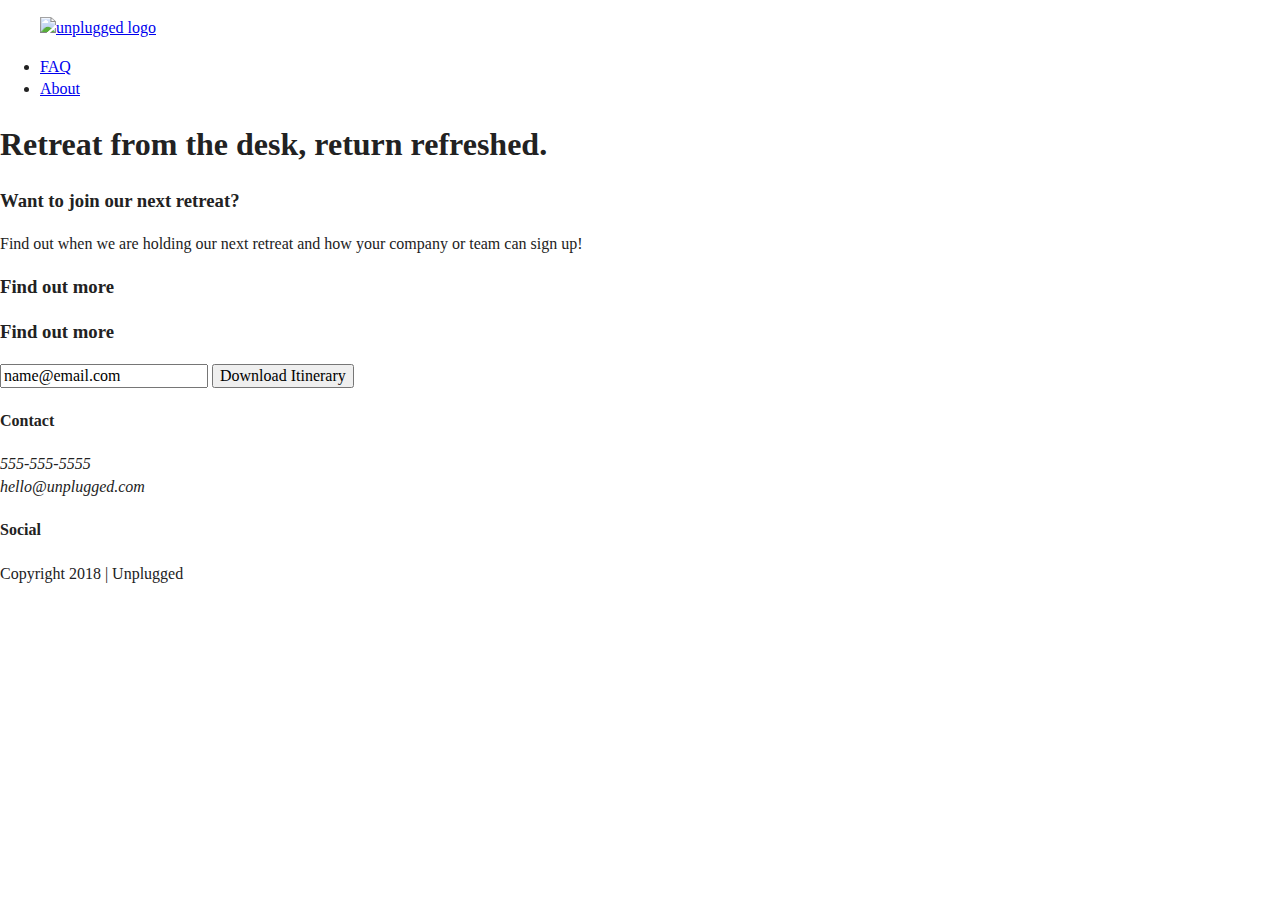
==== index.html @ c8be15eb "Added Header/Footer" ====
<!doctype html>
<html class="no-js" lang="">

<head>
  <meta charset="utf-8">
  <title></title>
  <meta name="description" content="">
  <meta name="viewport" content="width=device-width, initial-scale=1">

  <meta property="og:title" content="">
  <meta property="og:type" content="">
  <meta property="og:url" content="">
  <meta property="og:image" content="">

  <link rel="manifest" href="site.webmanifest">
  <link rel="apple-touch-icon" href="icon.png">
  <!-- Place favicon.ico in the root directory -->

  <link rel="stylesheet" href="css/normalize.css">
  <link rel="stylesheet" href="css/main.css">

  <meta name="theme-color" content="#fafafa">
</head>
<header>
  <div class="content-wrapper">
    <figure>
      <a href="#"><img src="img/unpluggedlogo.png" alt="unplugged logo"></a>
    </figure>
    <div class="header-divider"></div>
    <nav>
      <ul>
        <li><a href ="faq/index.html" target="_blank">FAQ</a></li>
        <li><a href="about/index.html" target="_blank">About</a></li>
      </ul>
    </nav>
  </div>
</header>

<main>
  <section class="hero-area">
    <div class="content-wrapper">
      <h1>Retreat from the desk, return refreshed.</h1>
    </div>
  </section>
  <aside>
    <div class="content-wrapper">
      <div class="form-description">
        <h3>Want to join our next retreat?</h3>
        <p>Find out when we are holding our next retreat and how your company or team can sign up!</p>
      </div>
      <div class="form">
        <h3>Find out more</h3>
      </div>
       <div class="form">
          <h3>Find out more</h3>
          <input type="text" name="name" value="name@email.com">
          <input type="button" value="Download Itinerary">
        </div>
    </div>
  </aside>
</main>

<body>

  <!-- Add your site or application content here -->
  <script src="js/vendor/modernizr-3.11.2.min.js"></script>
  <script src="js/plugins.js"></script>
  <script src="js/main.js"></script>

  <!-- Google Analytics: change UA-XXXXX-Y to be your site's ID. -->
  <script>
    window.ga = function () { ga.q.push(arguments) }; ga.q = []; ga.l = +new Date;
    ga('create', 'UA-XXXXX-Y', 'auto'); ga('set', 'anonymizeIp', true); ga('set', 'transport', 'beacon'); ga('send', 'pageview')
  </script>
  <script src="https://www.google-analytics.com/analytics.js" async></script>
</body>
<footer><div class="content-wrapper">
  <div class="footer-content">
    <div class="contact">
      <h4>Contact</h4>
      <address>
        <p>
          555-555-5555<br>
          hello@unplugged.com
        </p>
      </address>
    </div>
    <div class="social">
      <h4>Social</h4>
      <div class="social-icons">
        <p>
          <a href="https://www.facebook.com/Skillcrush/" target="_blank"></a>
        </p>
        <p>
          <a href="https://twitter.com/Skillcrush" target="_blank"></a>
        </p>
        <p>
          <a href="https://www.instagram.com/skillcrush/" target="_blank"></a>
        </p>
      </div>
    </div>
  </div>
  <!-- footer content ends -->
</div>
<!--footer content-wrapper ends-->
<div class="copyright">
  <p>Copyright 2018 | Unplugged</p>
</div>

</footer>

</html>
---- css/main.css ----
/*! HTML5 Boilerplate v8.0.0 | MIT License | https://html5boilerplate.com/ */

/* main.css 2.1.0 | MIT License | https://github.com/h5bp/main.css#readme */
/*
 * What follows is the result of much research on cross-browser styling.
 * Credit left inline and big thanks to Nicolas Gallagher, Jonathan Neal,
 * Kroc Camen, and the H5BP dev community and team.
 */

/* ==========================================================================
   Base styles: opinionated defaults
   ========================================================================== */

html {
  color: #222;
  font-size: 1em;
  line-height: 1.4;
}

/*
 * Remove text-shadow in selection highlight:
 * https://twitter.com/miketaylr/status/12228805301
 *
 * Vendor-prefixed and regular ::selection selectors cannot be combined:
 * https://stackoverflow.com/a/16982510/7133471
 *
 * Customize the background color to match your design.
 */

::-moz-selection {
  background: #b3d4fc;
  text-shadow: none;
}

::selection {
  background: #b3d4fc;
  text-shadow: none;
}

/*
 * A better looking default horizontal rule
 */

hr {
  display: block;
  height: 1px;
  border: 0;
  border-top: 1px solid #ccc;
  margin: 1em 0;
  padding: 0;
}

/*
 * Remove the gap between audio, canvas, iframes,
 * images, videos and the bottom of their containers:
 * https://github.com/h5bp/html5-boilerplate/issues/440
 */

audio,
canvas,
iframe,
img,
svg,
video {
  vertical-align: middle;
}

/*
 * Remove default fieldset styles.
 */

fieldset {
  border: 0;
  margin: 0;
  padding: 0;
}

/*
 * Allow only vertical resizing of textareas.
 */

textarea {
  resize: vertical;
}

/* ==========================================================================
   Author's custom styles
   ========================================================================== */

/* ==========================================================================
   Helper classes
   ========================================================================== */

/*
 * Hide visually and from screen readers
 */

.hidden,
[hidden] {
  display: none !important;
}

/*
 * Hide only visually, but have it available for screen readers:
 * https://snook.ca/archives/html_and_css/hiding-content-for-accessibility
 *
 * 1. For long content, line feeds are not interpreted as spaces and small width
 *    causes content to wrap 1 word per line:
 *    https://medium.com/@jessebeach/beware-smushed-off-screen-accessible-text-5952a4c2cbfe
 */

.sr-only {
  border: 0;
  clip: rect(0, 0, 0, 0);
  height: 1px;
  margin: -1px;
  overflow: hidden;
  padding: 0;
  position: absolute;
  white-space: nowrap;
  width: 1px;
  /* 1 */
}

/*
 * Extends the .sr-only class to allow the element
 * to be focusable when navigated to via the keyboard:
 * https://www.drupal.org/node/897638
 */

.sr-only.focusable:active,
.sr-only.focusable:focus {
  clip: auto;
  height: auto;
  margin: 0;
  overflow: visible;
  position: static;
  white-space: inherit;
  width: auto;
}

/*
 * Hide visually and from screen readers, but maintain layout
 */

.invisible {
  visibility: hidden;
}

/*
 * Clearfix: contain floats
 *
 * For modern browsers
 * 1. The space content is one way to avoid an Opera bug when the
 *    `contenteditable` attribute is included anywhere else in the document.
 *    Otherwise it causes space to appear at the top and bottom of elements
 *    that receive the `clearfix` class.
 * 2. The use of `table` rather than `block` is only necessary if using
 *    `:before` to contain the top-margins of child elements.
 */

.clearfix::before,
.clearfix::after {
  content: " ";
  display: table;
}

.clearfix::after {
  clear: both;
}

/* ==========================================================================
   EXAMPLE Media Queries for Responsive Design.
   These examples override the primary ('mobile first') styles.
   Modify as content requires.
   ========================================================================== */

@media only screen and (min-width: 35em) {
  /* Style adjustments for viewports that meet the condition */
}

@media print,
  (-webkit-min-device-pixel-ratio: 1.25),
  (min-resolution: 1.25dppx),
  (min-resolution: 120dpi) {
  /* Style adjustments for high resolution devices */
}

/* ==========================================================================
   Print styles.
   Inlined to avoid the additional HTTP request:
   https://www.phpied.com/delay-loading-your-print-css/
   ========================================================================== */

@media print {
  *,
  *::before,
  *::after {
    background: #fff !important;
    color: #000 !important;
    /* Black prints faster */
    box-shadow: none !important;
    text-shadow: none !important;
  }

  a,
  a:visited {
    text-decoration: underline;
  }

  a[href]::after {
    content: " (" attr(href) ")";
  }

  abbr[title]::after {
    content: " (" attr(title) ")";
  }

  /*
   * Don't show links that are fragment identifiers,
   * or use the `javascript:` pseudo protocol
   */
  a[href^="#"]::after,
  a[href^="javascript:"]::after {
    content: "";
  }

  pre {
    white-space: pre-wrap !important;
  }

  pre,
  blockquote {
    border: 1px solid #999;
    page-break-inside: avoid;
  }

  /*
   * Printing Tables:
   * https://web.archive.org/web/20180815150934/http://css-discuss.incutio.com/wiki/Printing_Tables
   */
  thead {
    display: table-header-group;
  }

  tr,
  img {
    page-break-inside: avoid;
  }

  p,
  h2,
  h3 {
    orphans: 3;
    widows: 3;
  }

  h2,
  h3 {
    page-break-after: avoid;
  }
}
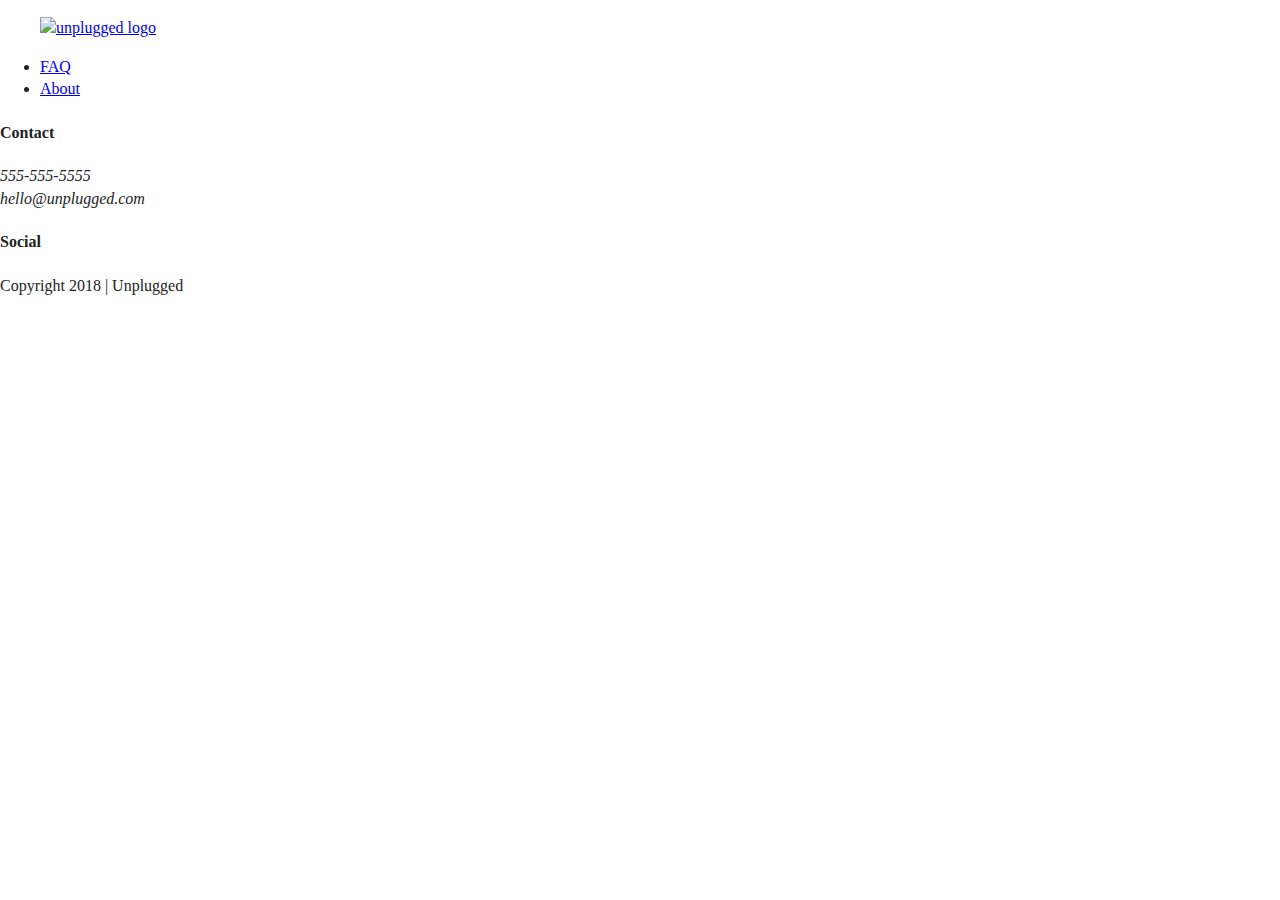
==== commit 3acc1b94: "Added Header/Footer" ====
--- a/index.html
+++ b/index.html
@@ -12,12 +12,12 @@
   <meta property="og:url" content="">
   <meta property="og:image" content="">
 
-  <link rel="manifest" href="site.webmanifest">
-  <link rel="apple-touch-icon" href="icon.png">
+  <link rel="manifest" href="../site.webmanifest">
+  <link rel="apple-touch-icon" href="../icon.png">
   <!-- Place favicon.ico in the root directory -->
 
-  <link rel="stylesheet" href="css/normalize.css">
-  <link rel="stylesheet" href="css/main.css">
+  <link rel="stylesheet" href="../css/normalize.css">
+  <link rel="stylesheet" href="../css/main.css">
 
   <meta name="theme-color" content="#fafafa">
 </head>
@@ -35,37 +35,46 @@
     </nav>
   </div>
 </header>
-
-<main>
-  <section class="hero-area">
-    <div class="content-wrapper">
-      <h1>Retreat from the desk, return refreshed.</h1>
+<body>
+  <footer><div class="content-wrapper">
+    <div class="footer-content">
+      <div class="contact">
+        <h4>Contact</h4>
+        <address>
+          <p>
+            555-555-5555<br>
+            hello@unplugged.com
+          </p>
+        </address>
+      </div>
+      <div class="social">
+        <h4>Social</h4>
+        <div class="social-icons">
+          <p>
+            <a href="https://www.facebook.com/Skillcrush/" target="_blank"></a>
+          </p>
+          <p>
+            <a href="https://twitter.com/Skillcrush" target="_blank"></a>
+          </p>
+          <p>
+            <a href="https://www.instagram.com/skillcrush/" target="_blank"></a>
+          </p>
+        </div>
+      </div>
     </div>
-  </section>
-  <aside>
-    <div class="content-wrapper">
-      <div class="form-description">
-        <h3>Want to join our next retreat?</h3>
-        <p>Find out when we are holding our next retreat and how your company or team can sign up!</p>
-      </div>
-      <div class="form">
-        <h3>Find out more</h3>
-      </div>
-       <div class="form">
-          <h3>Find out more</h3>
-          <input type="text" name="name" value="name@email.com">
-          <input type="button" value="Download Itinerary">
-        </div>
-    </div>
-  </aside>
-</main>
-
-<body>
-
+    <!-- footer content ends -->
+  </div>
+  <!--footer content-wrapper ends-->
+  <div class="copyright">
+    <p>Copyright 2018 | Unplugged</p>
+  </div>
+  
+  </footer>
   <!-- Add your site or application content here -->
-  <script src="js/vendor/modernizr-3.11.2.min.js"></script>
-  <script src="js/plugins.js"></script>
-  <script src="js/main.js"></script>
+  
+  <script src="../js/vendor/modernizr-3.11.2.min.js"></script>
+  <script src="../js/plugins.js"></script>
+  <script src="../js/main.js"></script>
 
   <!-- Google Analytics: change UA-XXXXX-Y to be your site's ID. -->
   <script>
@@ -74,39 +83,5 @@
   </script>
   <script src="https://www.google-analytics.com/analytics.js" async></script>
 </body>
-<footer><div class="content-wrapper">
-  <div class="footer-content">
-    <div class="contact">
-      <h4>Contact</h4>
-      <address>
-        <p>
-          555-555-5555<br>
-          hello@unplugged.com
-        </p>
-      </address>
-    </div>
-    <div class="social">
-      <h4>Social</h4>
-      <div class="social-icons">
-        <p>
-          <a href="https://www.facebook.com/Skillcrush/" target="_blank"></a>
-        </p>
-        <p>
-          <a href="https://twitter.com/Skillcrush" target="_blank"></a>
-        </p>
-        <p>
-          <a href="https://www.instagram.com/skillcrush/" target="_blank"></a>
-        </p>
-      </div>
-    </div>
-  </div>
-  <!-- footer content ends -->
-</div>
-<!--footer content-wrapper ends-->
-<div class="copyright">
-  <p>Copyright 2018 | Unplugged</p>
-</div>
-
-</footer>
 
 </html>
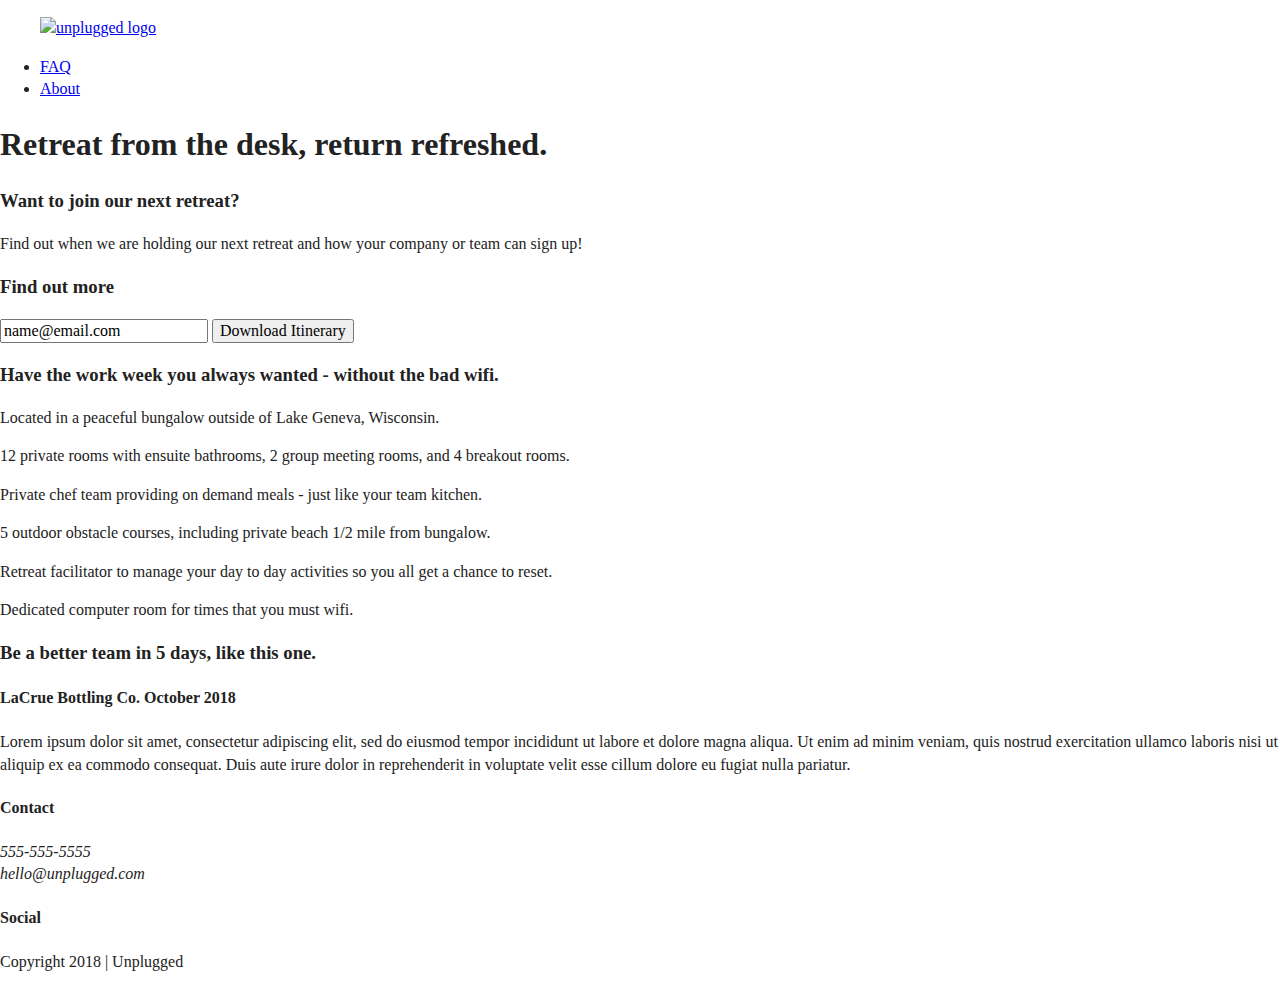
==== commit 37d1ad6c: "Added content" ====
--- a/index.html
+++ b/index.html
@@ -3,7 +3,7 @@
 
 <head>
   <meta charset="utf-8">
-  <title></title>
+  <title>Unplugged Retreat</title>
   <meta name="description" content="">
   <meta name="viewport" content="width=device-width, initial-scale=1">
 
@@ -12,12 +12,12 @@
   <meta property="og:url" content="">
   <meta property="og:image" content="">
 
-  <link rel="manifest" href="../site.webmanifest">
-  <link rel="apple-touch-icon" href="../icon.png">
+  <link rel="manifest" href="site.webmanifest">
+  <link rel="apple-touch-icon" href="icon.png">
   <!-- Place favicon.ico in the root directory -->
 
-  <link rel="stylesheet" href="../css/normalize.css">
-  <link rel="stylesheet" href="../css/main.css">
+  <link rel="stylesheet" href="css/normalize.css">
+  <link rel="stylesheet" href="css/main.css">
 
   <meta name="theme-color" content="#fafafa">
 </head>
@@ -29,52 +29,81 @@
     <div class="header-divider"></div>
     <nav>
       <ul>
-        <li><a href ="faq/index.html" target="_blank">FAQ</a></li>
-        <li><a href="about/index.html" target="_blank">About</a></li>
+        <li><a href ="faq/index.html" target="_blank" rel="noopener">FAQ</a></li>
+        <li><a href="about/index.html" target="_blank" rel="noopener">About</a></li>
       </ul>
     </nav>
   </div>
 </header>
+
+<main>
+  <section class="hero-area">
+    <div class="content-wrapper">
+      <h1>Retreat from the desk, return refreshed.</h1>
+    </div>
+  </section>
+  <aside>
+    <div class="content-wrapper">
+      <div class="form-description">
+        <h3>Want to join our next retreat?</h3>
+        <p>Find out when we are holding our next retreat and how your company or team can sign up!</p>
+      </div>
+       <div class="form">
+          <h3>Find out more</h3>
+          <input type="text" name="name" value="name@email.com">
+          <input type="button" value="Download Itinerary">
+        </div>
+    </div>
+  </aside>
+    <section class="features">
+      <div class="content-wrapper">
+        <!--Add your features content here-->
+        <h3>Have the work week you always wanted - without the bad wifi.</h3>
+          <article>
+            <p class="fontawesome-icon"></p>
+            <p class="features-item-description">Located in a peaceful bungalow outside of Lake Geneva, Wisconsin.</p>
+          </article>
+            <article>
+            <p class="fontawesome-icon"></p>
+            <p class="features-item-description">12 private rooms with ensuite bathrooms, 2 group meeting rooms, and 4 breakout rooms.</p>
+            </article>
+             <article>
+              <p class="fontawesome-icon"></p>
+              <p class="features-item-description">Private chef team providing on demand meals - just like your team kitchen.</p>
+            </article>
+              <article>
+                <p class="fontawesome-icon"></p>
+                <p class="features-item-description">5 outdoor obstacle courses, including private beach 1/2 mile from bungalow.</p>
+              </article>
+                <article>
+                  <p class="fontawesome-icon"></p>
+                  <p class="features-item-description">Retreat facilitator to manage your day to day activities so you all get a chance to reset.</p>
+                </article>
+                  <article>
+                    <p class="fontawesome-icon"></p>
+                    <p class="features-item-description">Dedicated computer room for times that you must wifi.</p>
+                  </article>
+      </div>
+      <section class="reviews">
+        <div class="content-wrapper">
+          <h3>Be a better team in 5 days, like this one.</h3>
+          <article>
+            <div>
+              <h4>LaCrue Bottling Co. October 2018</h4>
+              <p>Lorem ipsum dolor sit amet, consectetur adipiscing elit, sed do eiusmod tempor incididunt ut labore et dolore magna aliqua. Ut enim ad minim veniam, quis nostrud exercitation ullamco laboris nisi ut aliquip ex ea commodo consequat. Duis aute irure dolor in reprehenderit in voluptate velit esse cillum dolore eu fugiat nulla pariatur.</p>
+            </div>
+              </article>
+        </div>
+      </section>
+    </section>
+</main>
+
 <body>
-  <footer><div class="content-wrapper">
-    <div class="footer-content">
-      <div class="contact">
-        <h4>Contact</h4>
-        <address>
-          <p>
-            555-555-5555<br>
-            hello@unplugged.com
-          </p>
-        </address>
-      </div>
-      <div class="social">
-        <h4>Social</h4>
-        <div class="social-icons">
-          <p>
-            <a href="https://www.facebook.com/Skillcrush/" target="_blank"></a>
-          </p>
-          <p>
-            <a href="https://twitter.com/Skillcrush" target="_blank"></a>
-          </p>
-          <p>
-            <a href="https://www.instagram.com/skillcrush/" target="_blank"></a>
-          </p>
-        </div>
-      </div>
-    </div>
-    <!-- footer content ends -->
-  </div>
-  <!--footer content-wrapper ends-->
-  <div class="copyright">
-    <p>Copyright 2018 | Unplugged</p>
-  </div>
-  
-  </footer>
+
   <!-- Add your site or application content here -->
-  
-  <script src="../js/vendor/modernizr-3.11.2.min.js"></script>
-  <script src="../js/plugins.js"></script>
-  <script src="../js/main.js"></script>
+  <script src="js/vendor/modernizr-3.11.2.min.js"></script>
+  <script src="js/plugins.js"></script>
+  <script src="js/main.js"></script>
 
   <!-- Google Analytics: change UA-XXXXX-Y to be your site's ID. -->
   <script>
@@ -83,5 +112,39 @@
   </script>
   <script src="https://www.google-analytics.com/analytics.js" async></script>
 </body>
+<footer><div class="content-wrapper">
+  <div class="footer-content">
+    <div class="contact">
+      <h4>Contact</h4>
+      <address>
+        <p>
+          555-555-5555<br>
+          hello@unplugged.com
+        </p>
+      </address>
+    </div>
+    <div class="social">
+      <h4>Social</h4>
+      <div class="social-icons">
+        <p>
+          <a href="https://www.facebook.com/Skillcrush/" target="_blank"></a>
+        </p>
+        <p>
+          <a href="https://twitter.com/Skillcrush" target="_blank"></a>
+        </p>
+        <p>
+          <a href="https://www.instagram.com/skillcrush/" target="_blank"></a>
+        </p>
+      </div>
+    </div>
+  </div>
+  <!-- footer content ends -->
+</div>
+<!--footer content-wrapper ends-->
+<div class="copyright">
+  <p>Copyright 2018 | Unplugged</p>
+</div>
+
+</footer>
 
 </html>
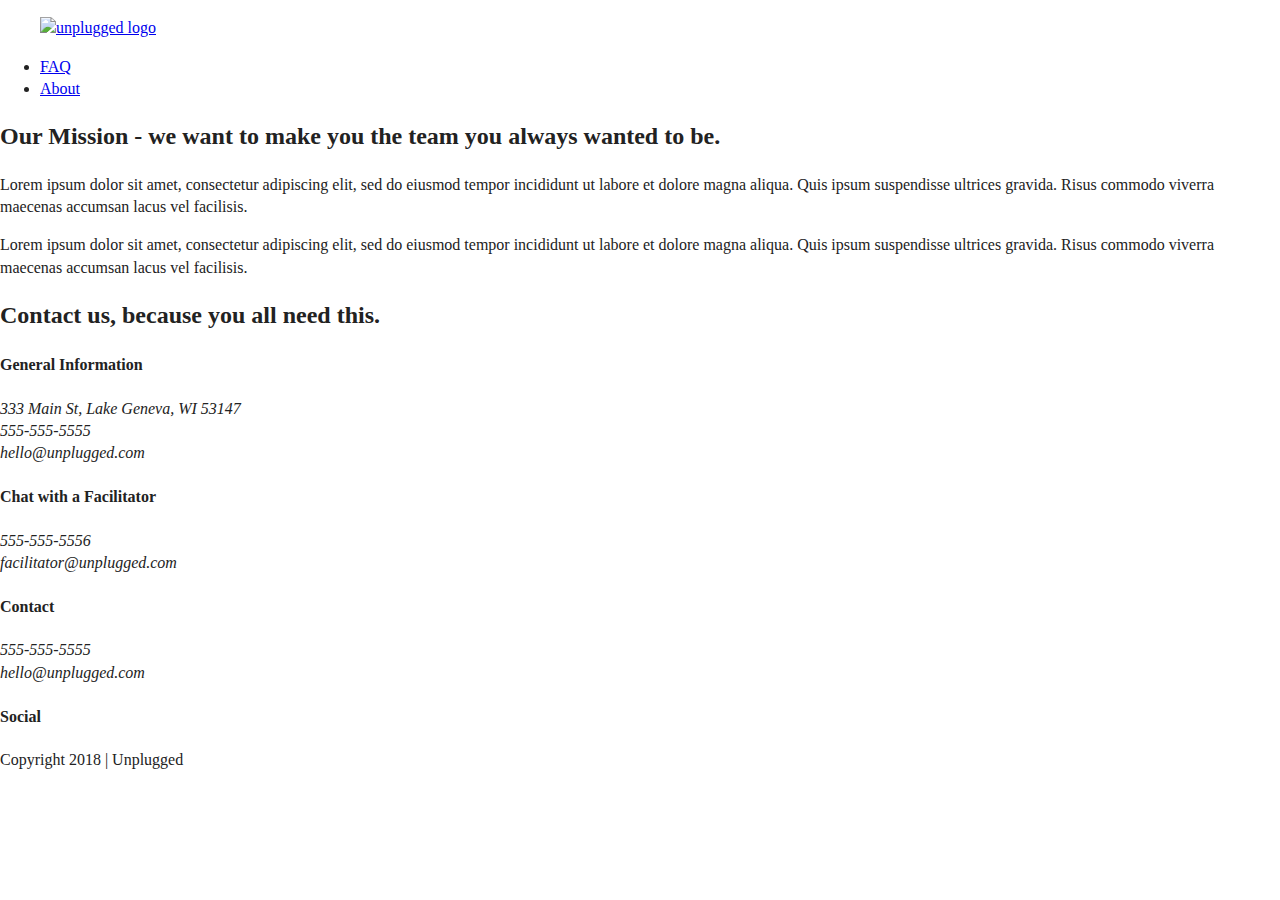
==== commit e2ea164a: "About page content" ====
--- a/index.html
+++ b/index.html
@@ -3,7 +3,7 @@
 
 <head>
   <meta charset="utf-8">
-  <title>Unplugged Retreat</title>
+  <title></title>
   <meta name="description" content="">
   <meta name="viewport" content="width=device-width, initial-scale=1">
 
@@ -12,12 +12,12 @@
   <meta property="og:url" content="">
   <meta property="og:image" content="">
 
-  <link rel="manifest" href="site.webmanifest">
-  <link rel="apple-touch-icon" href="icon.png">
+  <link rel="manifest" href="../site.webmanifest">
+  <link rel="apple-touch-icon" href="../icon.png">
   <!-- Place favicon.ico in the root directory -->
 
-  <link rel="stylesheet" href="css/normalize.css">
-  <link rel="stylesheet" href="css/main.css">
+  <link rel="stylesheet" href="../css/normalize.css">
+  <link rel="stylesheet" href="../css/main.css">
 
   <meta name="theme-color" content="#fafafa">
 </head>
@@ -29,81 +29,59 @@
     <div class="header-divider"></div>
     <nav>
       <ul>
-        <li><a href ="faq/index.html" target="_blank" rel="noopener">FAQ</a></li>
-        <li><a href="about/index.html" target="_blank" rel="noopener">About</a></li>
+        <li><a href ="../faq/index.html">FAQ</a></li>
+        <li><a href="index.html">About</a></li>
       </ul>
     </nav>
   </div>
 </header>
 
-<main>
-  <section class="hero-area">
+<main>  
+  <section class="misson">
     <div class="content-wrapper">
-      <h1>Retreat from the desk, return refreshed.</h1>
+      <h2>Our Mission - we want to make you the team you always wanted to be.</h2>
+      <div class="mission-content">
+        <p>Lorem ipsum dolor sit amet, consectetur adipiscing elit, sed do eiusmod tempor incididunt ut labore et dolore magna aliqua. Quis ipsum suspendisse ultrices gravida. Risus commodo viverra maecenas accumsan lacus vel facilisis.</p>
+      <p>Lorem ipsum dolor sit amet, consectetur adipiscing elit, sed do eiusmod tempor incididunt ut labore et dolore magna aliqua. Quis ipsum suspendisse ultrices gravida. Risus commodo viverra maecenas accumsan lacus vel facilisis.  
+      </p>
+    </div>
+    </div>
+    
+    <section class="map"></section>
+    <figure>
+    </figure>
+  </section>
+
+  <section class="contact-section">
+    <div class="content-wrapper">
+      <h2>Contact us, because you all need this.</h2>
+    </div>
+    <div class="contact-content">
+      <div>
+        <h4>General Information</h4>
+        <address>
+          <p>333 Main St, Lake Geneva, WI 53147<br>
+        555-555-5555<br>
+      hello@unplugged.com</p>
+      </address>
+      </div>
+      <div>
+        <h4>Chat with a Facilitator</h4>
+        <address>
+          <p>555-555-5556<br>
+        facilitator@unplugged.com</p>
+      </address>
+      </div>
     </div>
   </section>
-  <aside>
-    <div class="content-wrapper">
-      <div class="form-description">
-        <h3>Want to join our next retreat?</h3>
-        <p>Find out when we are holding our next retreat and how your company or team can sign up!</p>
-      </div>
-       <div class="form">
-          <h3>Find out more</h3>
-          <input type="text" name="name" value="name@email.com">
-          <input type="button" value="Download Itinerary">
-        </div>
-    </div>
-  </aside>
-    <section class="features">
-      <div class="content-wrapper">
-        <!--Add your features content here-->
-        <h3>Have the work week you always wanted - without the bad wifi.</h3>
-          <article>
-            <p class="fontawesome-icon"></p>
-            <p class="features-item-description">Located in a peaceful bungalow outside of Lake Geneva, Wisconsin.</p>
-          </article>
-            <article>
-            <p class="fontawesome-icon"></p>
-            <p class="features-item-description">12 private rooms with ensuite bathrooms, 2 group meeting rooms, and 4 breakout rooms.</p>
-            </article>
-             <article>
-              <p class="fontawesome-icon"></p>
-              <p class="features-item-description">Private chef team providing on demand meals - just like your team kitchen.</p>
-            </article>
-              <article>
-                <p class="fontawesome-icon"></p>
-                <p class="features-item-description">5 outdoor obstacle courses, including private beach 1/2 mile from bungalow.</p>
-              </article>
-                <article>
-                  <p class="fontawesome-icon"></p>
-                  <p class="features-item-description">Retreat facilitator to manage your day to day activities so you all get a chance to reset.</p>
-                </article>
-                  <article>
-                    <p class="fontawesome-icon"></p>
-                    <p class="features-item-description">Dedicated computer room for times that you must wifi.</p>
-                  </article>
-      </div>
-      <section class="reviews">
-        <div class="content-wrapper">
-          <h3>Be a better team in 5 days, like this one.</h3>
-          <article>
-            <div>
-              <h4>LaCrue Bottling Co. October 2018</h4>
-              <p>Lorem ipsum dolor sit amet, consectetur adipiscing elit, sed do eiusmod tempor incididunt ut labore et dolore magna aliqua. Ut enim ad minim veniam, quis nostrud exercitation ullamco laboris nisi ut aliquip ex ea commodo consequat. Duis aute irure dolor in reprehenderit in voluptate velit esse cillum dolore eu fugiat nulla pariatur.</p>
-            </div>
-              </article>
-        </div>
-      </section>
-    </section>
 </main>
-
 <body>
 
   <!-- Add your site or application content here -->
-  <script src="js/vendor/modernizr-3.11.2.min.js"></script>
-  <script src="js/plugins.js"></script>
-  <script src="js/main.js"></script>
+  
+  <script src="../js/vendor/modernizr-3.11.2.min.js"></script>
+  <script src="../js/plugins.js"></script>
+  <script src="../js/main.js"></script>
 
   <!-- Google Analytics: change UA-XXXXX-Y to be your site's ID. -->
   <script>
@@ -146,5 +124,4 @@
 </div>
 
 </footer>
-
 </html>
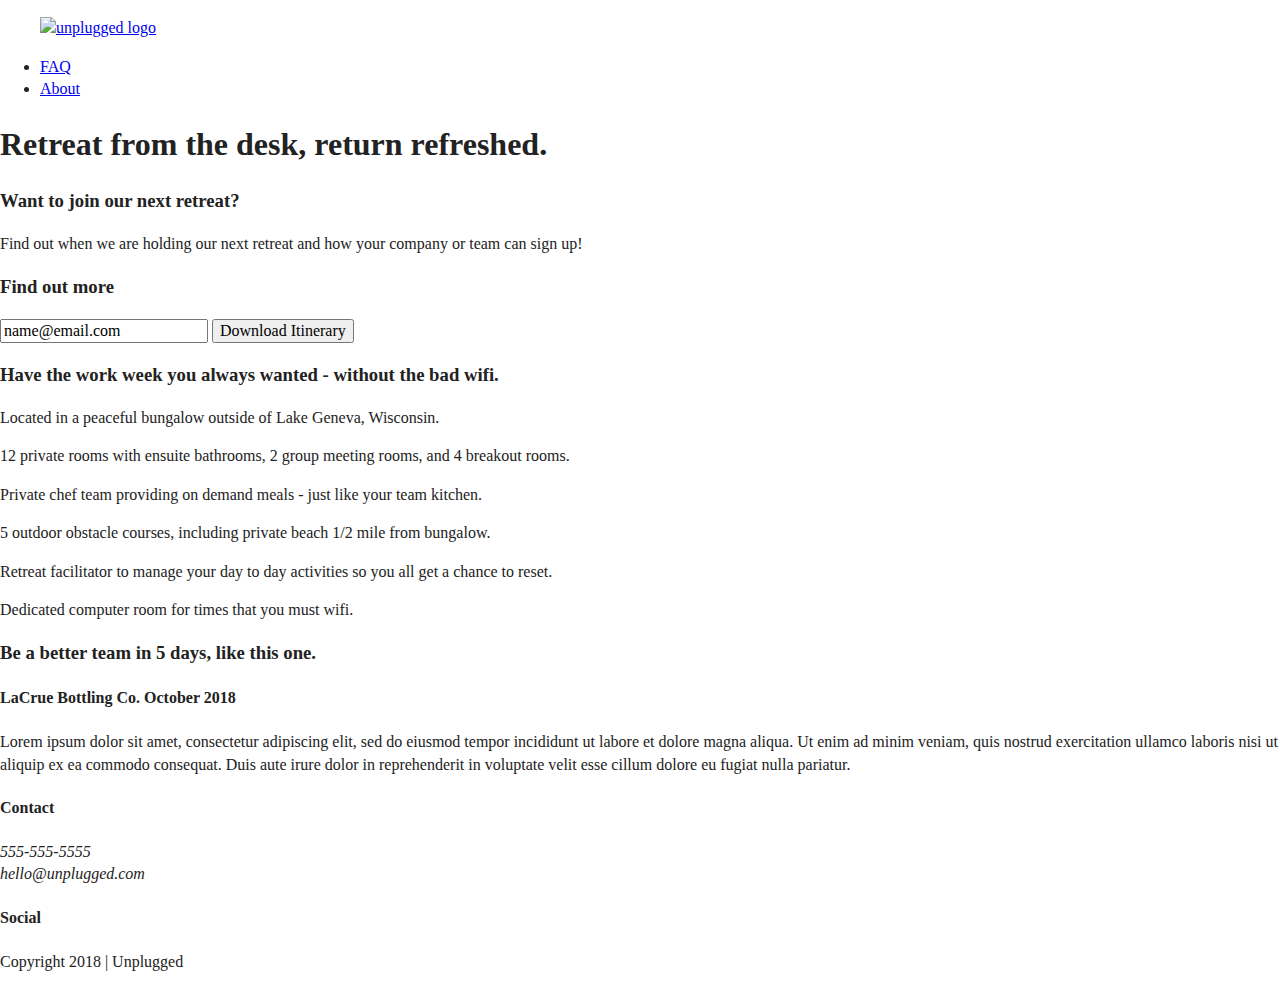
==== commit 174cbf6d: "Content added" ====
--- a/index.html
+++ b/index.html
@@ -3,7 +3,7 @@
 
 <head>
   <meta charset="utf-8">
-  <title></title>
+  <title>Unplugged Retreat</title>
   <meta name="description" content="">
   <meta name="viewport" content="width=device-width, initial-scale=1">
 
@@ -12,12 +12,12 @@
   <meta property="og:url" content="">
   <meta property="og:image" content="">
 
-  <link rel="manifest" href="../site.webmanifest">
-  <link rel="apple-touch-icon" href="../icon.png">
+  <link rel="manifest" href="site.webmanifest">
+  <link rel="apple-touch-icon" href="icon.png">
   <!-- Place favicon.ico in the root directory -->
 
-  <link rel="stylesheet" href="../css/normalize.css">
-  <link rel="stylesheet" href="../css/main.css">
+  <link rel="stylesheet" href="css/normalize.css">
+  <link rel="stylesheet" href="css/main.css">
 
   <meta name="theme-color" content="#fafafa">
 </head>
@@ -29,59 +29,81 @@
     <div class="header-divider"></div>
     <nav>
       <ul>
-        <li><a href ="../faq/index.html">FAQ</a></li>
-        <li><a href="index.html">About</a></li>
+        <li><a href ="faq/index.html" target="_blank" rel="noopener">FAQ</a></li>
+        <li><a href="about/index.html" target="_blank" rel="noopener">About</a></li>
       </ul>
     </nav>
   </div>
 </header>
 
-<main>  
-  <section class="misson">
+<main>
+  <section class="hero-area">
     <div class="content-wrapper">
-      <h2>Our Mission - we want to make you the team you always wanted to be.</h2>
-      <div class="mission-content">
-        <p>Lorem ipsum dolor sit amet, consectetur adipiscing elit, sed do eiusmod tempor incididunt ut labore et dolore magna aliqua. Quis ipsum suspendisse ultrices gravida. Risus commodo viverra maecenas accumsan lacus vel facilisis.</p>
-      <p>Lorem ipsum dolor sit amet, consectetur adipiscing elit, sed do eiusmod tempor incididunt ut labore et dolore magna aliqua. Quis ipsum suspendisse ultrices gravida. Risus commodo viverra maecenas accumsan lacus vel facilisis.  
-      </p>
-    </div>
-    </div>
-    
-    <section class="map"></section>
-    <figure>
-    </figure>
-  </section>
-
-  <section class="contact-section">
-    <div class="content-wrapper">
-      <h2>Contact us, because you all need this.</h2>
-    </div>
-    <div class="contact-content">
-      <div>
-        <h4>General Information</h4>
-        <address>
-          <p>333 Main St, Lake Geneva, WI 53147<br>
-        555-555-5555<br>
-      hello@unplugged.com</p>
-      </address>
-      </div>
-      <div>
-        <h4>Chat with a Facilitator</h4>
-        <address>
-          <p>555-555-5556<br>
-        facilitator@unplugged.com</p>
-      </address>
-      </div>
+      <h1>Retreat from the desk, return refreshed.</h1>
     </div>
   </section>
+  <aside>
+    <div class="content-wrapper">
+      <div class="form-description">
+        <h3>Want to join our next retreat?</h3>
+        <p>Find out when we are holding our next retreat and how your company or team can sign up!</p>
+      </div>
+       <div class="form">
+          <h3>Find out more</h3>
+          <input type="text" name="name" value="name@email.com">
+          <input type="button" value="Download Itinerary">
+        </div>
+    </div>
+  </aside>
+    <section class="features">
+      <div class="content-wrapper">
+        <!--Add your features content here-->
+        <h3>Have the work week you always wanted - without the bad wifi.</h3>
+          <article>
+            <p class="fontawesome-icon"></p>
+            <p class="features-item-description">Located in a peaceful bungalow outside of Lake Geneva, Wisconsin.</p>
+          </article>
+            <article>
+            <p class="fontawesome-icon"></p>
+            <p class="features-item-description">12 private rooms with ensuite bathrooms, 2 group meeting rooms, and 4 breakout rooms.</p>
+            </article>
+             <article>
+              <p class="fontawesome-icon"></p>
+              <p class="features-item-description">Private chef team providing on demand meals - just like your team kitchen.</p>
+            </article>
+              <article>
+                <p class="fontawesome-icon"></p>
+                <p class="features-item-description">5 outdoor obstacle courses, including private beach 1/2 mile from bungalow.</p>
+              </article>
+                <article>
+                  <p class="fontawesome-icon"></p>
+                  <p class="features-item-description">Retreat facilitator to manage your day to day activities so you all get a chance to reset.</p>
+                </article>
+                  <article>
+                    <p class="fontawesome-icon"></p>
+                    <p class="features-item-description">Dedicated computer room for times that you must wifi.</p>
+                  </article>
+      </div>
+      <section class="reviews">
+        <div class="content-wrapper">
+          <h3>Be a better team in 5 days, like this one.</h3>
+          <article>
+            <div>
+              <h4>LaCrue Bottling Co. October 2018</h4>
+              <p>Lorem ipsum dolor sit amet, consectetur adipiscing elit, sed do eiusmod tempor incididunt ut labore et dolore magna aliqua. Ut enim ad minim veniam, quis nostrud exercitation ullamco laboris nisi ut aliquip ex ea commodo consequat. Duis aute irure dolor in reprehenderit in voluptate velit esse cillum dolore eu fugiat nulla pariatur.</p>
+            </div>
+              </article>
+        </div>
+      </section>
+    </section>
 </main>
+
 <body>
 
   <!-- Add your site or application content here -->
-  
-  <script src="../js/vendor/modernizr-3.11.2.min.js"></script>
-  <script src="../js/plugins.js"></script>
-  <script src="../js/main.js"></script>
+  <script src="js/vendor/modernizr-3.11.2.min.js"></script>
+  <script src="js/plugins.js"></script>
+  <script src="js/main.js"></script>
 
   <!-- Google Analytics: change UA-XXXXX-Y to be your site's ID. -->
   <script>
@@ -124,4 +146,5 @@
 </div>
 
 </footer>
+
 </html>
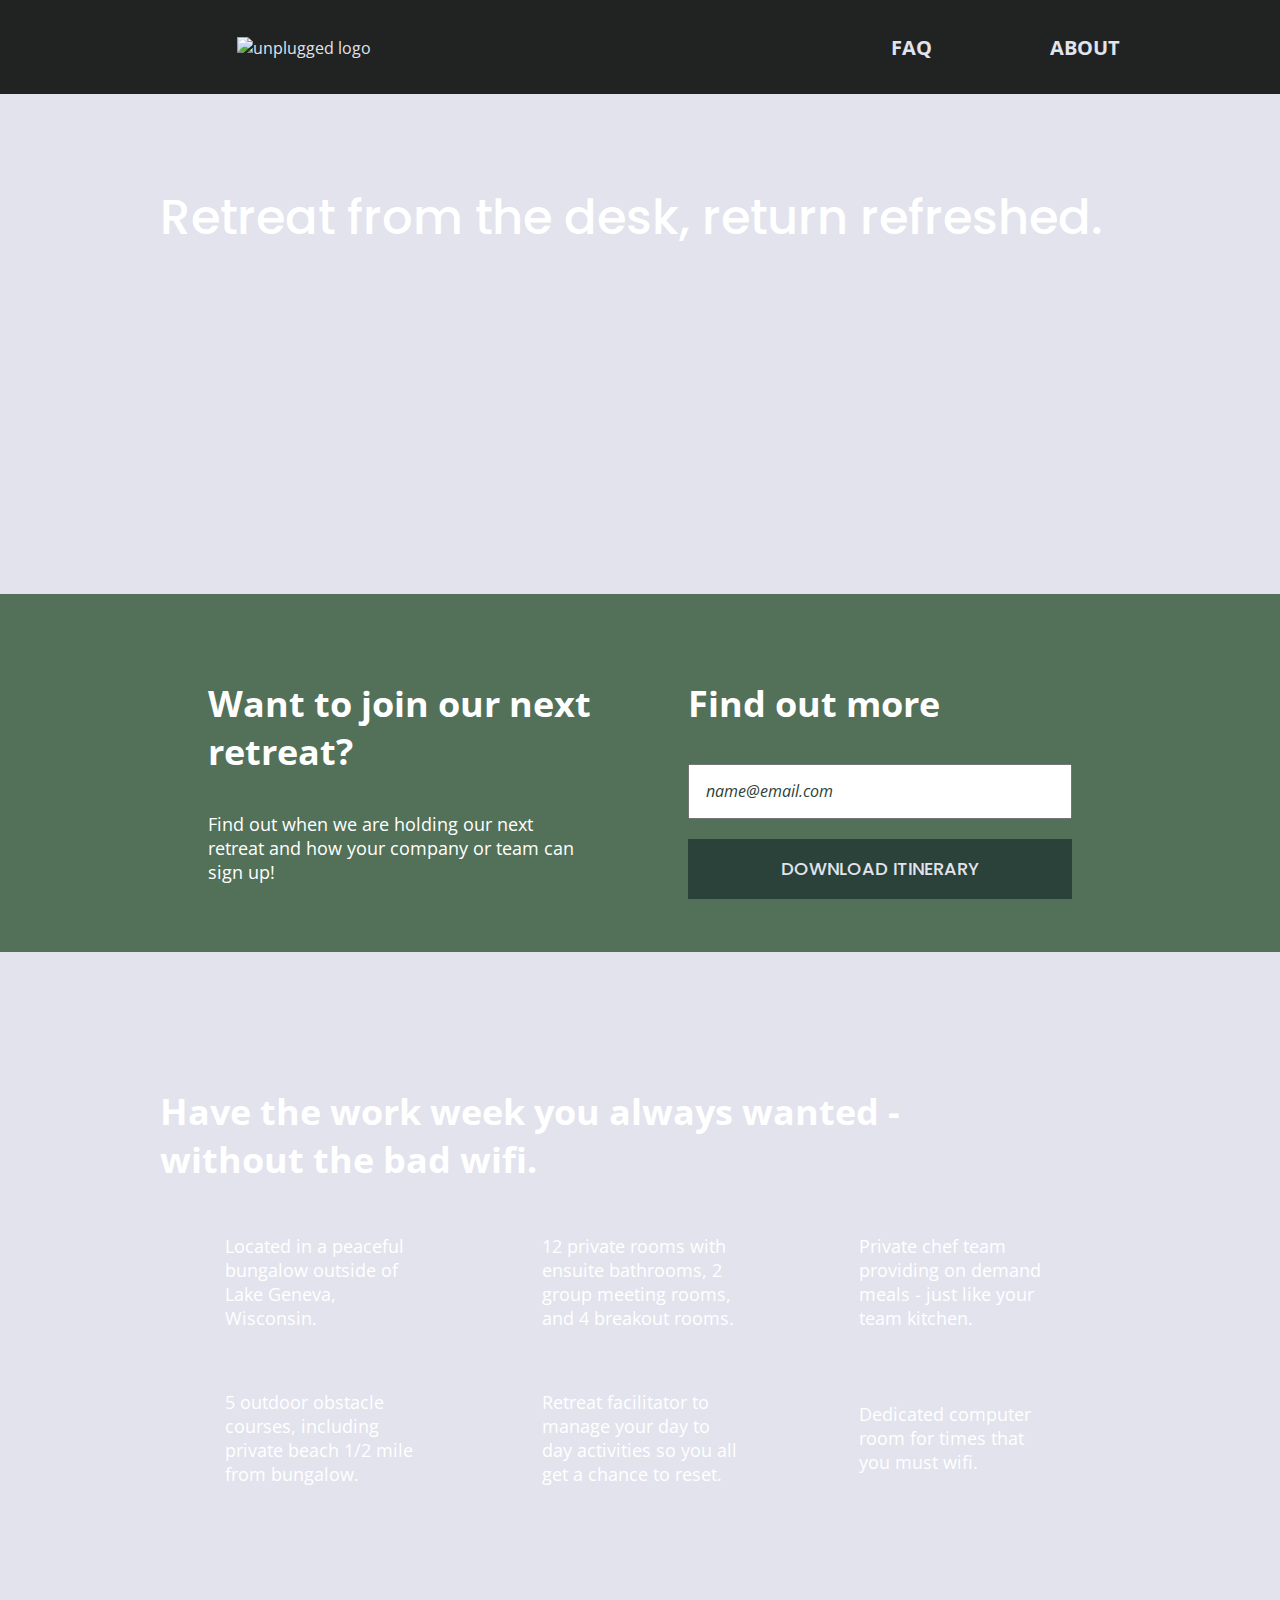
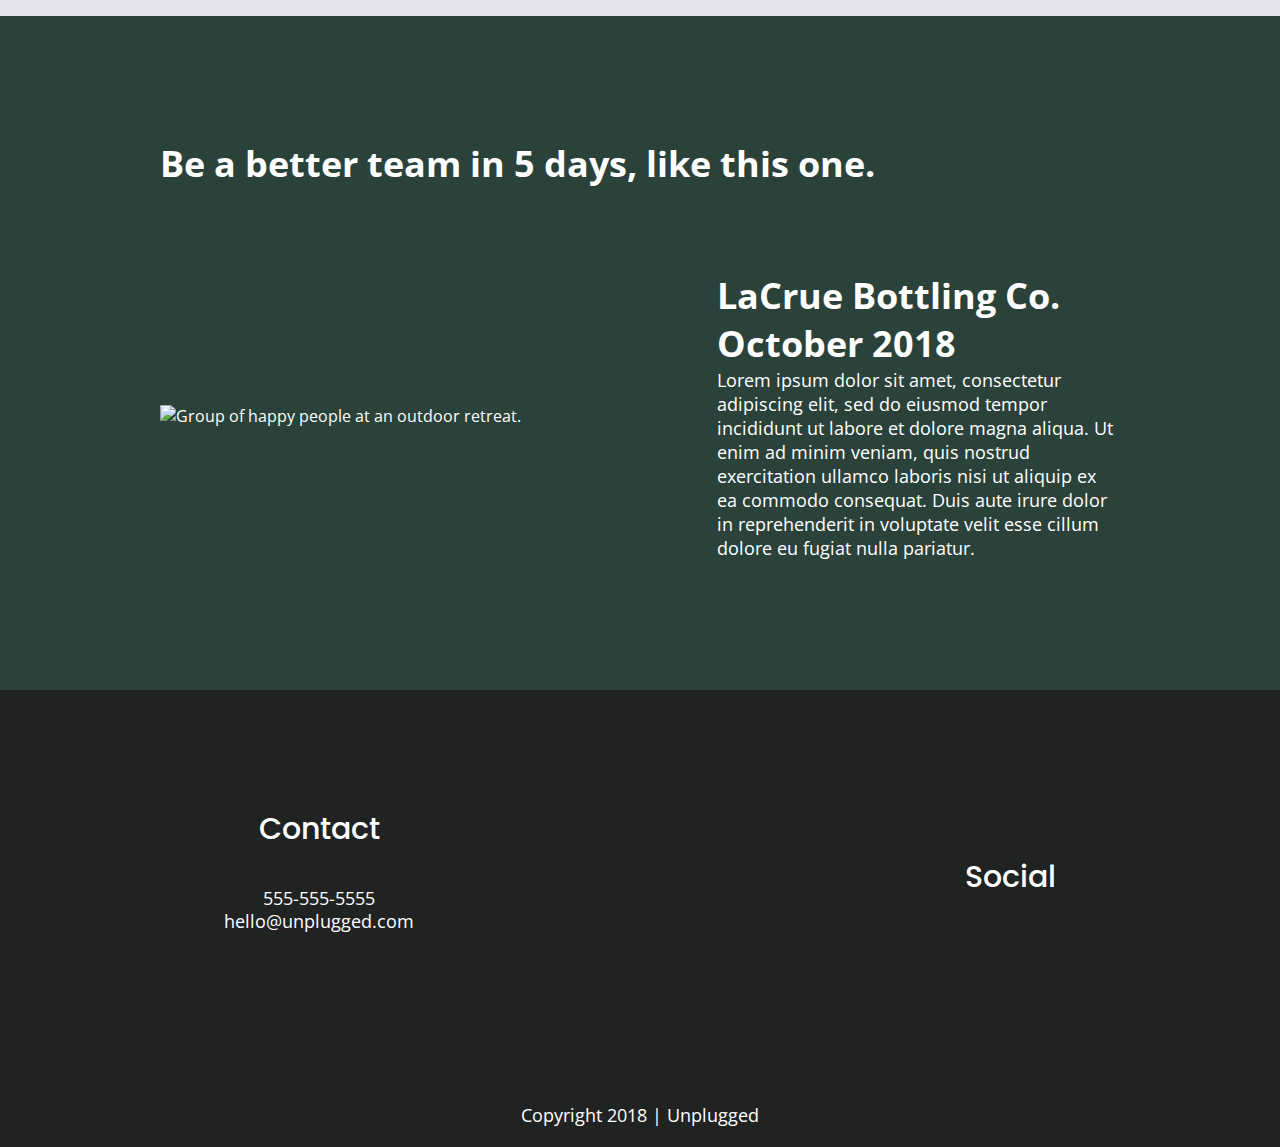
==== commit 9eb53ba5: "Added Features Icons" ====
--- a/index.html
+++ b/index.html
@@ -18,8 +18,11 @@
 
   <link rel="stylesheet" href="css/normalize.css">
   <link rel="stylesheet" href="css/main.css">
+  	<!--Google Fonts-->
+<link href="https://fonts.googleapis.com/css?family=Open+Sans:400,700|Poppins:500,700" rel="stylesheet">
 
   <meta name="theme-color" content="#fafafa">
+  <script src="https://kit.fontawesome.com/b429f0c925.js" crossorigin="anonymous"></script>
 </head>
 <header>
   <div class="content-wrapper">
@@ -59,37 +62,54 @@
       <div class="content-wrapper">
         <!--Add your features content here-->
         <h3>Have the work week you always wanted - without the bad wifi.</h3>
+        <div class="features-items">
           <article>
-            <p class="fontawesome-icon"></p>
+            <p class="fontawesome-icon">
+              <i class="fas fa-campground"></i>
+            </p>
             <p class="features-item-description">Located in a peaceful bungalow outside of Lake Geneva, Wisconsin.</p>
           </article>
             <article>
-            <p class="fontawesome-icon"></p>
+            <p class="fontawesome-icon">
+              <i class="fas fa-bed"></i>
+            </p>
             <p class="features-item-description">12 private rooms with ensuite bathrooms, 2 group meeting rooms, and 4 breakout rooms.</p>
             </article>
              <article>
-              <p class="fontawesome-icon"></p>
+              <p class="fontawesome-icon">
+                <i class="fas fa-utensils"></i>
+              </p>
               <p class="features-item-description">Private chef team providing on demand meals - just like your team kitchen.</p>
             </article>
               <article>
-                <p class="fontawesome-icon"></p>
+                <p class="fontawesome-icon">
+                  <i class="fas fa-shoe-prints"></i>
+                </p>
                 <p class="features-item-description">5 outdoor obstacle courses, including private beach 1/2 mile from bungalow.</p>
               </article>
                 <article>
-                  <p class="fontawesome-icon"></p>
+                  <p class="fontawesome-icon">
+                    <i class="fas fa-smile"></i>
+                  </p>
                   <p class="features-item-description">Retreat facilitator to manage your day to day activities so you all get a chance to reset.</p>
                 </article>
                   <article>
-                    <p class="fontawesome-icon"></p>
+                    <p class="fontawesome-icon">
+                      <i class="fas fa-wifi"></i>
+                    </p>
                     <p class="features-item-description">Dedicated computer room for times that you must wifi.</p>
                   </article>
+          </div>
       </div>
       <section class="reviews">
         <div class="content-wrapper">
-          <h3>Be a better team in 5 days, like this one.</h3>
+          <h2>Be a better team in 5 days, like this one.</h2>
           <article>
+            <figure>
+              <img src="img/unplugged-retreat-lacrue.jpg" alt="Group of happy people at an outdoor retreat.">
+            </figure>
             <div>
-              <h4>LaCrue Bottling Co. October 2018</h4>
+              <h3>LaCrue Bottling Co. October 2018</h3>
               <p>Lorem ipsum dolor sit amet, consectetur adipiscing elit, sed do eiusmod tempor incididunt ut labore et dolore magna aliqua. Ut enim ad minim veniam, quis nostrud exercitation ullamco laboris nisi ut aliquip ex ea commodo consequat. Duis aute irure dolor in reprehenderit in voluptate velit esse cillum dolore eu fugiat nulla pariatur.</p>
             </div>
               </article>
--- a/css/main.css
+++ b/css/main.css
@@ -85,7 +85,328 @@
 
 /* ==========================================================================
    Author's custom styles
+
    ========================================================================== */
+/* General Styles*/
+
+html {
+  font-size: 16px;
+}
+
+body {
+  font-family: 'Open Sans', sans-serif;
+  font-size: 1em;
+  text-align: left;
+  background-color: #e2e3ed;
+}
+ul,
+ol {
+  list-style-type: none;
+}
+a {
+  color: #e2e3ed;
+  text-decoration: none;
+}
+
+h1 {
+  font-family: 'Poppins', sans-serif;
+  font-size: 1.875em;
+  font-weight: 500;
+  
+}
+h2
+h3, 
+h4 {
+  font-family: 'Poppins', sans-serif;
+  font-size: 1.125em;
+  margin: 20px 0;
+  font-weight: 500;
+}
+p {
+  font-size: .875em;
+  line-height: 1.285;
+
+}
+img {
+  width: 100%;
+}
+figure {
+  margin: 0;
+}
+address {
+  font-style: normal;
+}
+.content-wrapper{
+  width: 90%;
+  margin: 50px 0;
+}
+
+
+
+
+
+
+
+
+
+
+
+   header, footer {
+    background-color:#202322;
+  display:flex;
+  justify-content: center;
+  align-items: center;
+  flex-flow: row wrap;
+}
+.header-divider {
+  width: 100%;
+  height: 1px;
+  margin: 10px 0 20px 0;
+  background:#3a3a3a;
+}
+header {
+  padding: 15px 0;
+}
+header .content-wrapper {
+  display: flex;
+  justify-content: center;
+  align-items: center;
+  flex-flow: row wrap;
+  margin: 0;
+}
+header nav {
+  display: flex;
+  justify-content: space-around;
+  align-items: center;
+  flex-flow: row wrap;
+  width: 60%;
+  font-size: 1.125em;
+  font-weight: 700;
+  text-transform: uppercase;
+
+}
+header nav ul {
+  display:flex;
+  justify-content: space-around;
+  width: 100%;
+}
+header figure {
+  width: 60%;
+  display:flex;
+  justify-content: center;
+  align-items: center;
+  flex-flow: row wrap;
+}
+header nav ul li {
+  font-size: 1.125em;
+}
+footer {
+  flex-direction: column;
+  text-align: center;
+  color: white;
+}
+footer p {
+  margin: 0;
+}
+footer .contact{
+  margin-bottom: 50px;
+}
+footer .copyright {
+  margin: 20px 0;
+  color: white;
+}
+footer .content-wrapper {
+  width: 55%;
+  margin: 50px 0;
+}
+footer .social-icons {
+  display: flex;
+  justify-content: space-around;
+  align-items: center;
+}
+footer .social-icons p {
+  display: flex;
+  justify-content: center;
+  align-items: center;
+}
+
+/**Mobile Styles - Homepage - ******/
+.hero-area {
+  background-image: url('../img/unplugged-retreat.jpg'); 
+  background-size: cover;
+  background-position: center;
+  min-height: 500px;
+  display:flex;
+  justify-content: center;
+  flex-flow: row wrap;
+
+  
+}
+
+.hero-area h1{
+  font-size: 2.25em;
+  font-family: 'Poppins', Helvetica, Arial, sans-serif;
+  font-weight: 500;
+  line-height: 1.2;
+  color: white;
+  
+}
+aside {
+  background-color: #527158;
+  display:flex;
+  justify-content: center;
+  align-items: center;
+  flex-flow: row wrap;
+  color: white;
+
+}
+aside .form {
+  margin-top: 30px;
+
+}
+
+ 
+input[type=text] {
+  box-sizing: border-box;
+  width: 100%;
+  color: #2a423a;
+  font-style: italic;
+  padding: 1em;
+}
+ 
+input[type=button] {
+  width: 100%;
+  padding: 20px 0;
+  margin-top: 20px;
+  background-color: #2a423a;
+  font-family: 'Poppins', Helvetica, Arial, sans-serif;
+  font-weight: 500;
+  font-size: 1.125em;
+  color: #e2e3ed;
+  border: none;
+  text-align: center;
+  text-transform: uppercase;
+}
+.features {
+  display: flex;
+  justify-content: center;
+  flex-flow: row wrap;
+  background-image: url('../img/unplugged-retreat-features.jpg');
+  background-size: cover;
+  background-position: center;
+  color: white;
+
+ 
+}
+.features h3 {
+  margin-bottom: 60px;
+}
+.features p {
+  margin: 0;
+}
+.features i {
+  font-size: 3.75em;
+  margin-bottom: 40px;
+}
+
+
+.features .features-items {
+  display: flex;
+  justify-content: center;
+  align-items: center;
+  flex-flow: row wrap;
+  color: white;
+}
+.features article {
+  width: 63%;
+  margin: 30px 0;
+
+}
+.reviews {
+  background-color:#2a423a;
+  display:flex;
+  justify-content: center;
+  flex-flow: row wrap;
+  color: white; 
+}
+
+.reviews h2 {
+  margin-bottom: 40px;
+  line-height: 1;
+}
+.reviews h3 {
+  width: 55%;
+  margin: 20px 0;
+ 
+}
+
+/*----------------About Page------------------*/
+.mission {
+  background-color: #527158;
+  display: flex;
+  justify-content: center;
+  align-items: center;
+  flex-flow: row wrap;
+  color: white;
+}
+.map figure {
+  width: 100%;
+  height: 0;
+  padding-bottom: 125%;
+  overflow: hidden;
+  position: relative;
+}
+
+.map iframe {
+  width: 100%;
+  height: 100%;
+  position: absolute;
+  top: 0;
+  left: 0;
+}
+
+.contact-section {
+  background-color: #2a423a;
+  display: flex;
+  justify-content: center;
+  align-items: center;
+  flex-flow: row wrap;
+  color: white;
+}
+
+.contact-content p {
+  margin: 0;
+}
+/*------------------FAQ Page------------------*/
+.faq {
+  background-color: #527158;
+  display: flex;
+  justify-content: center;
+  align-items: center;
+  flex-flow: row wrap;
+  color: white;
+}
+.faq .content-wrapper {
+  margin: 50px 0 0 0;
+  display: flex;
+  justify-content: center;
+  align-items: center;
+  flex-flow: row wrap;
+}
+.faq h2 {
+  margin-bottom: 40px;
+
+}
+.faq-content {
+  margin-bottom: 50px;
+}
+.faq-content h4 {
+  line-height: 1.333;
+}
+
+
+
+
 
 /* ==========================================================================
    Helper classes
@@ -175,16 +496,239 @@
    Modify as content requires.
    ========================================================================== */
 
-@media only screen and (min-width: 35em) {
-  /* Style adjustments for viewports that meet the condition */
-}
-
-@media print,
-  (-webkit-min-device-pixel-ratio: 1.25),
-  (min-resolution: 1.25dppx),
-  (min-resolution: 120dpi) {
-  /* Style adjustments for high resolution devices */
-}
+@media only screen and (min-width: 768px) {
+  /**Tablet styles here**/
+  .content-wrapper {
+    max-width: 640px;
+    margin: 100px 0;
+  }
+  h3 {
+    font-size: 2.25em;
+    line-height: 1.333;
+  }
+  h4 {
+    font-size: 1.5em;
+    line-height: 1.25;
+  }
+/**header area**/
+  header {
+    padding: 33px 0;
+    justify-content: space-around;
+  }
+  header .content-wrapper {
+    width: 100%;
+    justify-content: space-between;
+  }
+  header figure {
+    width: 30%;
+  }
+  header nav {
+    width: 28%;
+  }
+
+  header nav ul {
+    justify-content: space-between;
+  }
+
+  .header-divider {
+    display: none;
+  }
+  /*Hero area*/
+  .hero-area h1 {
+    font-size: 3em;
+    line-height: 1;
+    margin: 0;
+  }
+  /*Aside */
+  aside .content-wrapper {
+    margin: 50px 0;
+    display: flex;
+    justify-content: space-between;
+    flex-flow: row wrap;
+  }
+  aside .content-wrapper .form-description, 
+  aside .content-wrapper .form {
+    width: 40%;
+    margin: 0;
+  }
+
+  /*Features*/
+  .features h3 {
+    margin-bottom: 20px;
+  }
+  .features article {
+    display: flex;
+    justify-content:center;
+    align-items: center;
+    flex-flow: column wrap;
+    flex-basis: 50%;
+  }
+  .features .features-item-description {
+    width: 62%;
+  }
+  /*Reviews*/
+  
+  .reviews article {
+    display: flex;
+    justify-content: space-between;
+    flex-flow: row wrap;
+    width: 100%;
+  }
+  .reviews h2{
+
+    width: 85%;
+  }
+  .reviews article figure, 
+  .reviews article div{
+    width: 49%;
+
+  }
+  .reviews h3 {
+    width: 75%;
+    margin: 0;
+  }
+/*Footer*/
+footer .content-wrapper {
+  width: 65%;
+  margin: 100px 0;
+}
+.footer-content {
+ display: flex;
+ justify-content: space-between;
+ align-items: center;
+ flex-direction: row;
+}
+.footer .contact {
+  margin-bottom: 0;
+}
+footer h4 {
+  font-size: 1.5em;
+  margin-bottom: 40px;
+}
+footer p {
+  line-height: 1.285;
+}
+.footer .copyright {
+  width: 100%;
+}
+
+/*-------------------About Page ------------------*/
+.mission-content {
+  display: flex;
+  justify-content: space-between;
+  align-items: center;
+  padding-top: 20px;
+}
+.mission-content p {
+  width: 45%;
+}
+.contact-section .content-wrapper h2 {
+  width: 80%;
+}
+.contact-content {
+  display: flex;
+  justify-content: space-between;
+  align-items: flex-start;
+}
+.contact-content h4 {
+  font-size: 1.5em;
+}
+/*------------------FAQ Page --------------------*/
+.faq .content-wrapper {
+  justify-content: space-between;
+}
+.faq-content {
+  flex-basis: 45%;
+}
+.faq h2 {
+  width: 100%
+}
+.faq h4
+.faq p {
+  font-size: .875em;
+  line-height: 1.125;
+}
+}
+
+@media only screen and (min-width: 1200px) {
+/**Desktop styles here**/
+header {
+  padding: 15px 0;
+}
+  .content-wrapper {
+    max-width: 960px;
+  }
+  h2 {
+    font-size: 2.25em;
+  }
+  h3,
+  h4 {
+    font-size 1.875em;
+  }
+  p {
+    font-size: 1.125em;
+    line-height: 1.333;
+  }
+  .hero-area h1 {
+    width: 80%
+    font-size: 3.75em;
+  }
+  .hero-area figure {
+    width: 30%;
+  }
+  aside .content-wrapper {
+    justify-content: space-around; 
+  }
+  aside .content-wrapper .form-description
+  aside .content-wrapper .form {
+    width: 30%
+  }
+  .form-description p{
+    font-size: 1.125em;
+  }
+  .features h3{
+    width: 90%;
+  }
+  .features article {
+    flex-basis: 33%;
+  }
+  .reviews {
+    width: 100%;
+  }
+  .reviews h2 {
+    padding-bottom: 50px;
+  }
+  .reviews article div {
+    width: 42%
+  }
+  footer h4 {
+    font-size: 1.875em;
+  }
+  /*--------------------About Page-----------------*/
+  .mission h2, 
+  .contact-section .content-wrapper h2 {
+    width: 95%;
+    font-size: 3em;
+  }
+  .contact {
+    color: white;
+  }
+  .contact-content h4 {
+    font-size: 1.875em;
+    color: white;
+  }
+  /*------------------FAQ Page------------------*/
+  .faq h2 {
+    width: 100%;
+    font-size: 3em;
+  }
+  .faq h4 
+  .faq p {
+    font-size: 1.125em;
+    line-height: 1;
+  }
+}
+
 
 /* ==========================================================================
    Print styles.
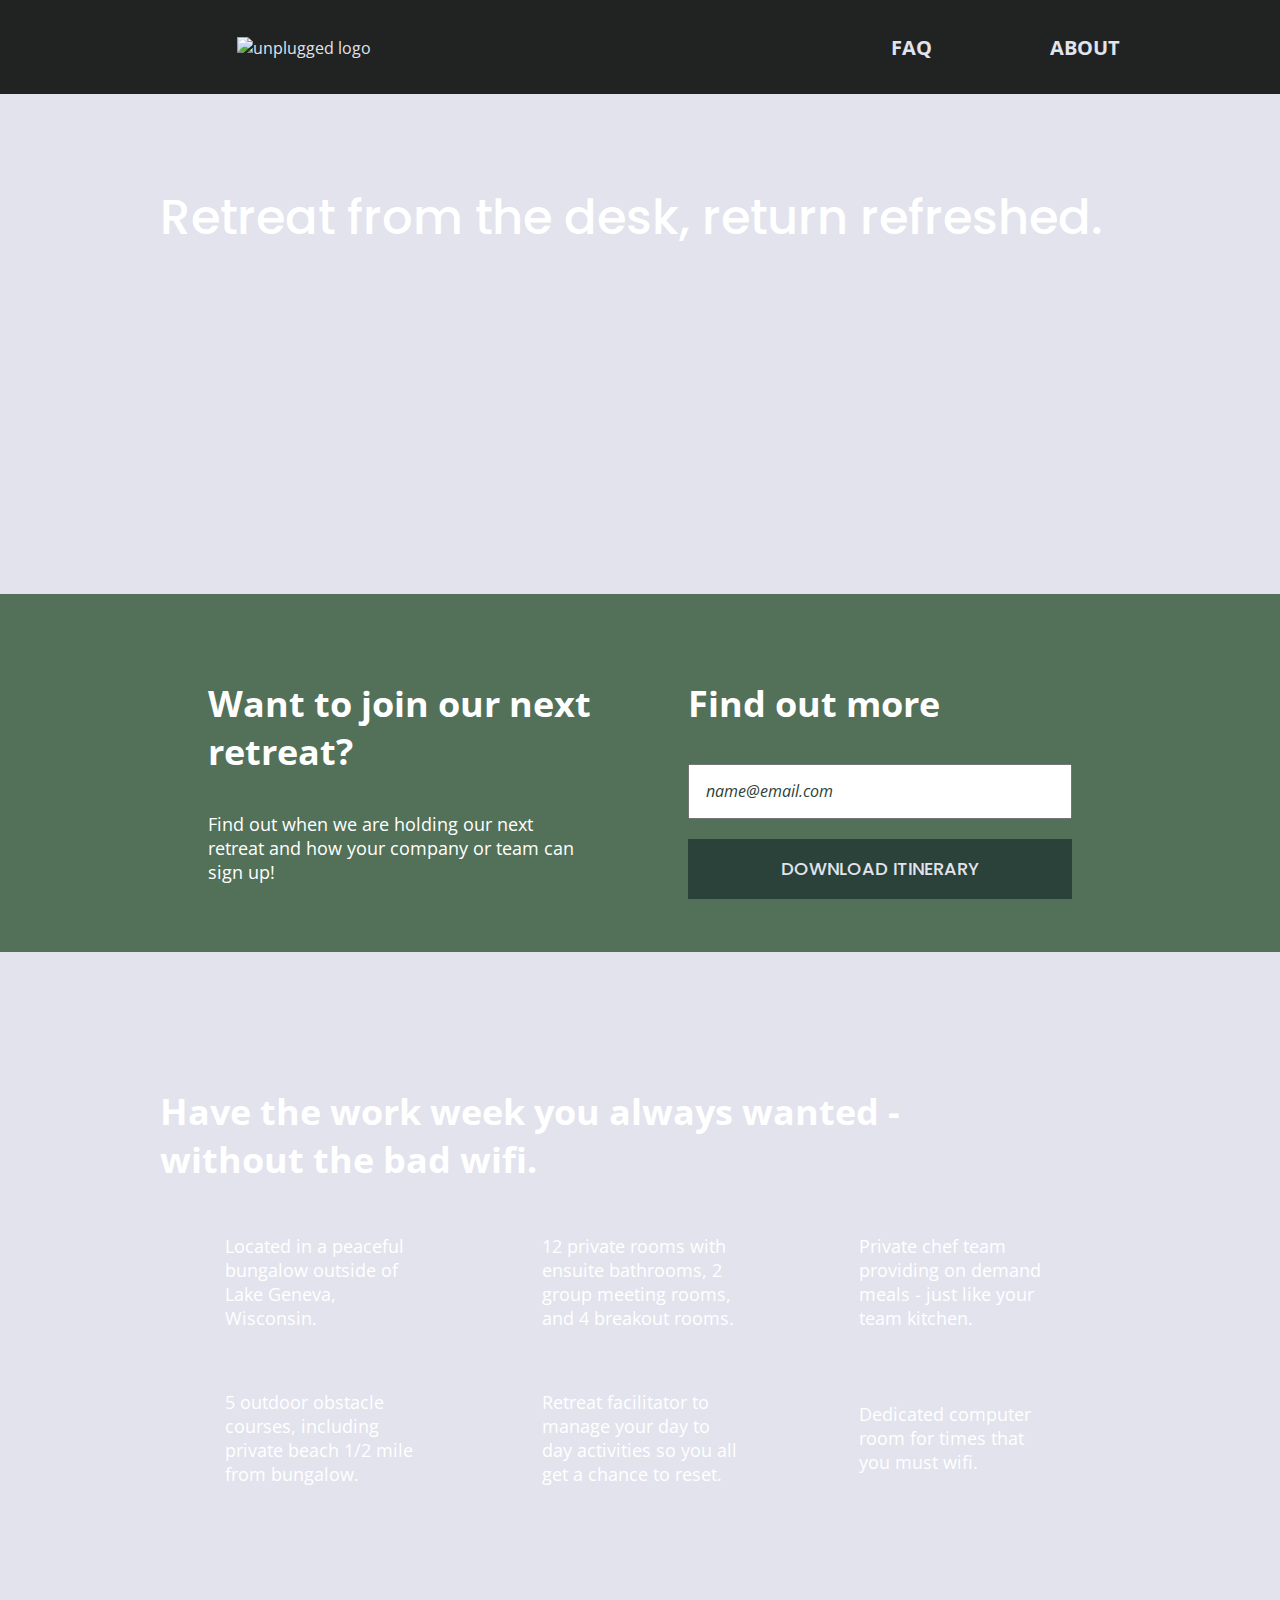
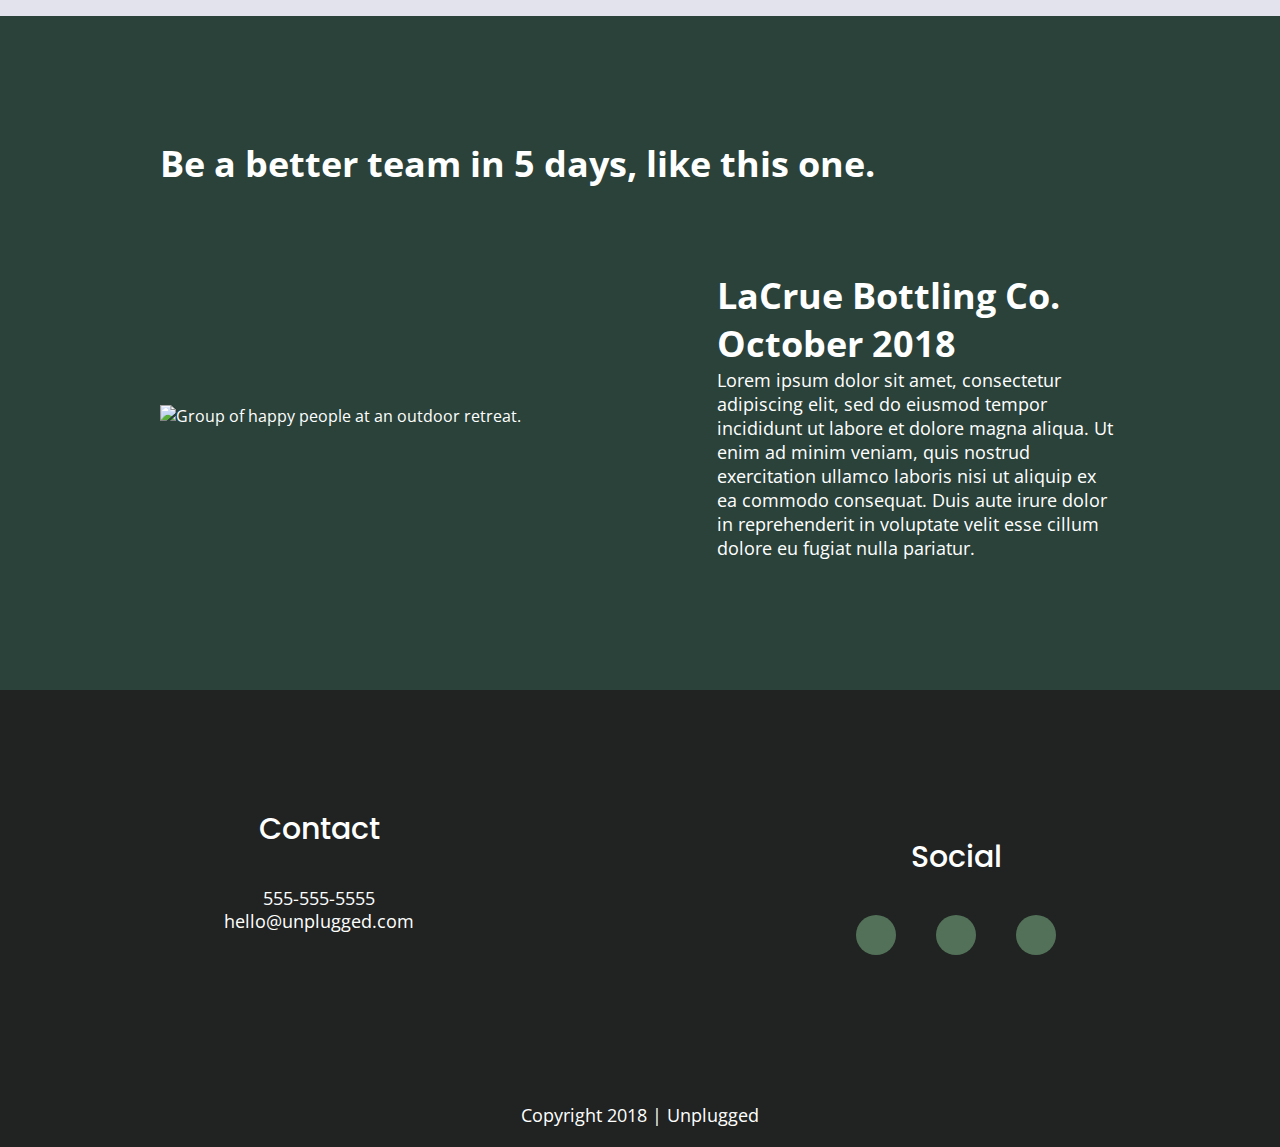
==== commit d81c9c00: "Added finishing touches" ====
--- a/index.html
+++ b/index.html
@@ -147,12 +147,15 @@
       <h4>Social</h4>
       <div class="social-icons">
         <p>
+          <i class="fab fa-facebook-f"></i>
           <a href="https://www.facebook.com/Skillcrush/" target="_blank"></a>
         </p>
         <p>
+          <i class="fab fa-twitter"></i>
           <a href="https://twitter.com/Skillcrush" target="_blank"></a>
         </p>
         <p>
+          <i class="fab fa-instagram"></i>
           <a href="https://www.instagram.com/skillcrush/" target="_blank"></a>
         </p>
       </div>
--- a/css/main.css
+++ b/css/main.css
@@ -228,6 +228,13 @@
   display: flex;
   justify-content: center;
   align-items: center;
+  width: 40px;
+  height: 40px;
+  background-color: #527158;
+  border-radius: 50%;
+}
+footer .social-icons p i {
+  font-size: 1.3125em;
 }
 
 /**Mobile Styles - Homepage - ******/
@@ -605,6 +612,10 @@
   font-size: 1.5em;
   margin-bottom: 40px;
 }
+footer .social-icons {
+  width: 12.5em;
+  justify-content: space-between;
+}
 footer p {
   line-height: 1.285;
 }
